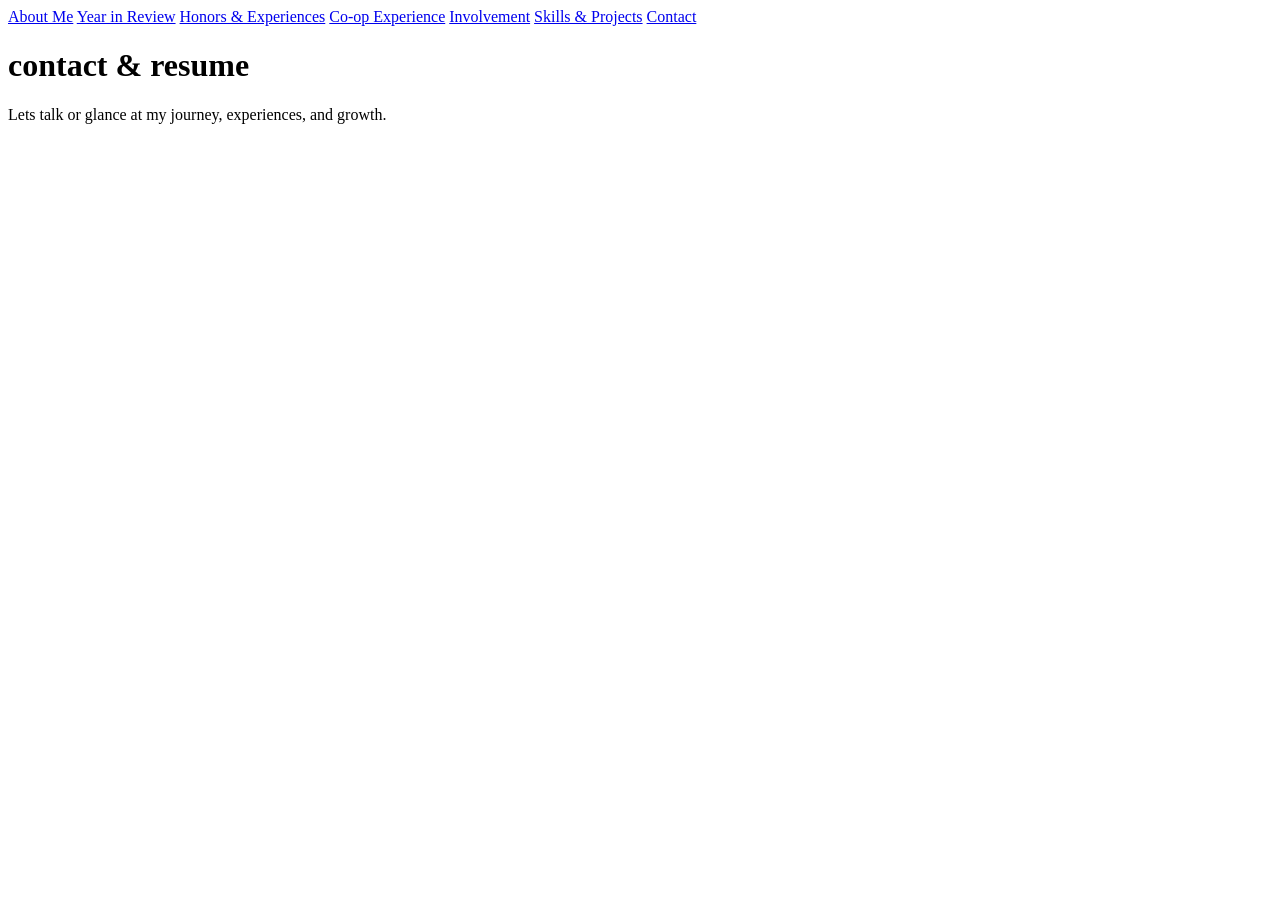
==== contact.html @ cea9e492 "Update contact.html" ====
<!DOCTYPE html>
<html lang="en">
<head>
    <meta charset="UTF-8">
    <meta name="viewport" content="width=device-width, initial-scale=1.0">
    <title>Year in Review | Riddhi</title>
    <link rel="stylesheet" href="style.css">
</head>

<body>

    <nav>
        <a href="home.html">About Me</a>
        <a href="year-in-review.html">Year in Review</a>
        <a href="honors.html">Honors & Experiences</a>
        <a href="coop.html">Co-op Experience</a>
        <a href="involvement.html">Involvement</a>
        <a href="projects.html">Skills & Projects</a>
        <a href="contact.html">Contact</a>
    </nav>

    <main>
        <h1>contact & resume</h1>
        <p>Lets talk or glance at my journey, experiences, and growth.</p>
    </main>

</body>
</html>
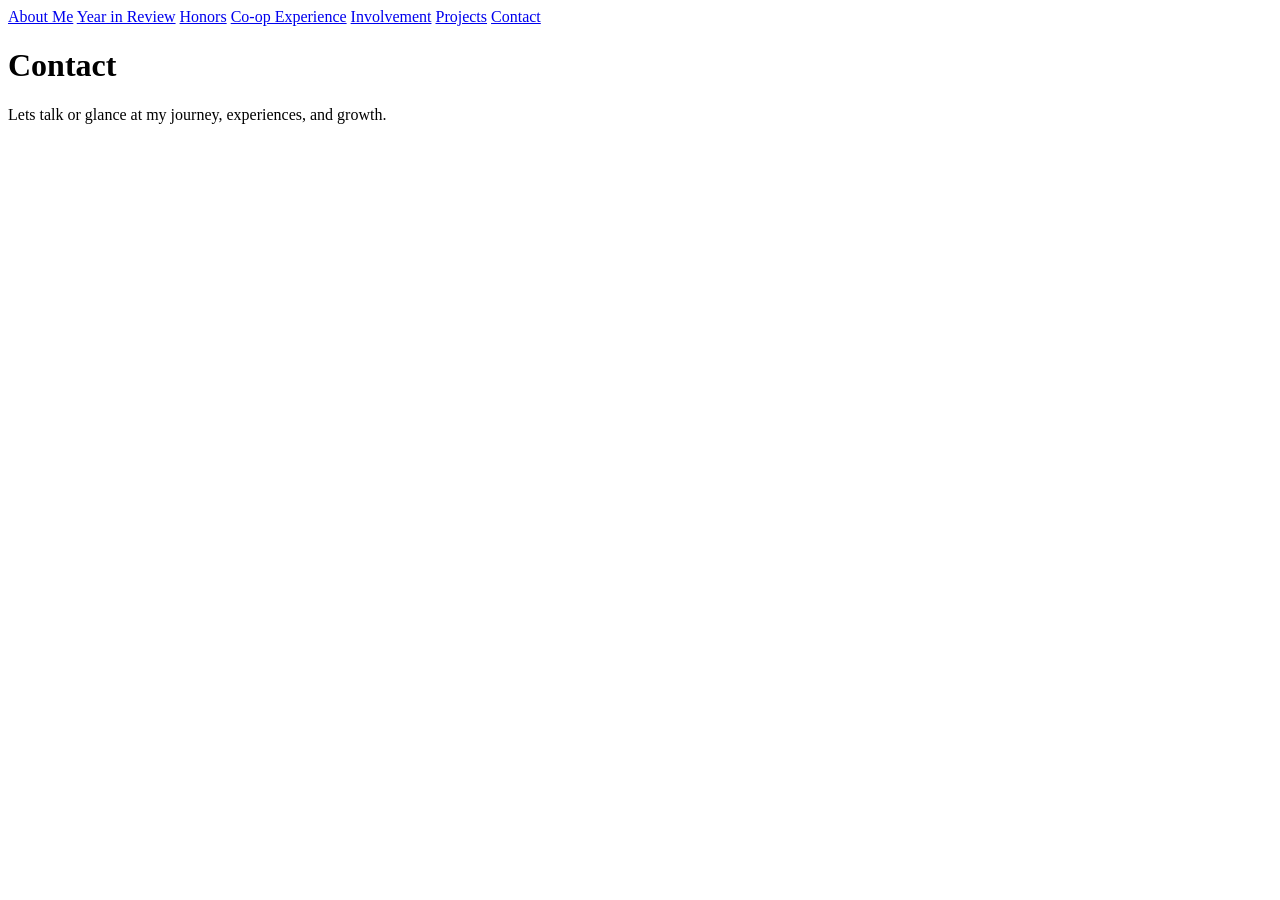
==== commit 77170c37: "Update contact.html" ====
--- a/contact.html
+++ b/contact.html
@@ -3,7 +3,7 @@
 <head>
     <meta charset="UTF-8">
     <meta name="viewport" content="width=device-width, initial-scale=1.0">
-    <title>Year in Review | Riddhi</title>
+    <title>Contact | Riddhi</title>
     <link rel="stylesheet" href="style.css">
 </head>
 
@@ -12,15 +12,15 @@
     <nav>
         <a href="home.html">About Me</a>
         <a href="year-in-review.html">Year in Review</a>
-        <a href="honors.html">Honors & Experiences</a>
+        <a href="honors.html">Honors</a>
         <a href="coop.html">Co-op Experience</a>
         <a href="involvement.html">Involvement</a>
-        <a href="projects.html">Skills & Projects</a>
+        <a href="projects.html">Projects</a>
         <a href="contact.html">Contact</a>
     </nav>
 
     <main>
-        <h1>contact & resume</h1>
+        <h1>Contact</h1>
         <p>Lets talk or glance at my journey, experiences, and growth.</p>
     </main>
 
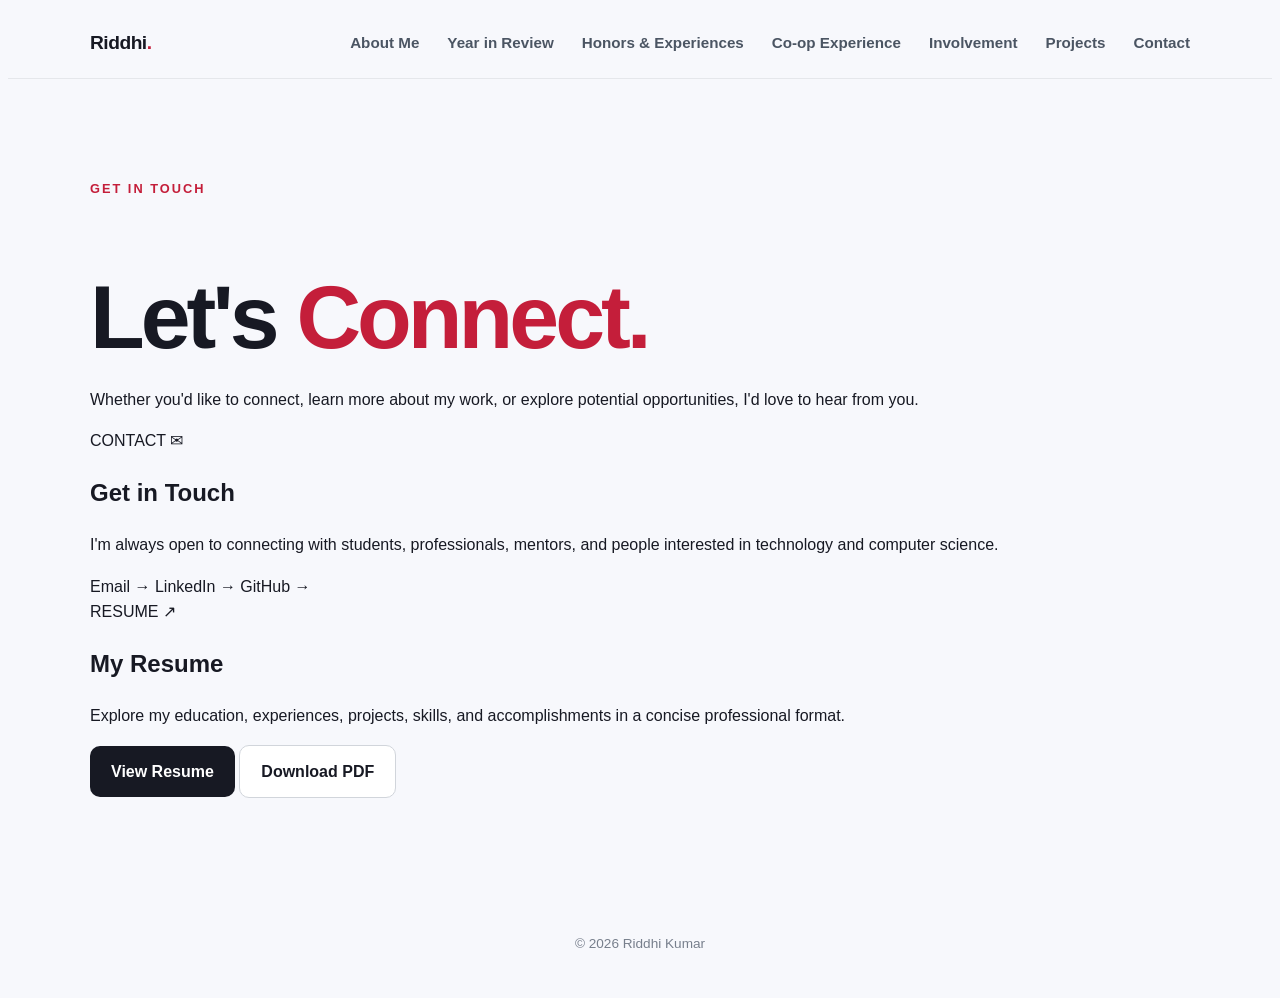
==== commit a51871d7: "Update contact.html" ====
--- a/contact.html
+++ b/contact.html
@@ -1,28 +1,178 @@
 <!DOCTYPE html>
 <html lang="en">
+
 <head>
     <meta charset="UTF-8">
     <meta name="viewport" content="width=device-width, initial-scale=1.0">
+
     <title>Contact | Riddhi</title>
-    <link rel="stylesheet" href="style.css">
+
+    <link rel="stylesheet" href="css/style.css">
 </head>
 
 <body>
 
+    <!-- NAVIGATION -->
     <nav>
-        <a href="home.html">About Me</a>
-        <a href="year-in-review.html">Year in Review</a>
-        <a href="honors.html">Honors</a>
-        <a href="coop.html">Co-op Experience</a>
-        <a href="involvement.html">Involvement</a>
-        <a href="projects.html">Projects</a>
-        <a href="contact.html">Contact</a>
+        <div class="container nav-container">
+
+            <div class="logo">
+                Riddhi<span>.</span>
+            </div>
+
+            <div class="nav-links">
+                <a href="index.html">About Me</a>
+                <a href="year-in-review.html">Year in Review</a>
+                <a href="honors.html">Honors & Experiences</a>
+                <a href="coop.html">Co-op Experience</a>
+                <a href="involvement.html">Involvement</a>
+                <a href="projects.html">Projects</a>
+                <a href="contact.html">Contact</a>
+            </div>
+
+        </div>
     </nav>
 
-    <main>
-        <h1>Contact</h1>
-        <p>Lets talk or glance at my journey, experiences, and growth.</p>
+
+    <!-- CONTACT & RESUME -->
+    <main class="contact-page">
+
+        <section class="contact-hero">
+
+            <div class="container">
+
+                <div class="section-label">
+                    Get In Touch
+                </div>
+
+                <h1>
+                    Let's <span>Connect.</span>
+                </h1>
+
+                <p class="contact-intro">
+                    Whether you'd like to connect, learn more about my work,
+                    or explore potential opportunities, I'd love to hear from you.
+                </p>
+
+
+                <!-- CONTACT + RESUME GRID -->
+                <div class="contact-grid">
+
+
+                    <!-- CONTACT CARD -->
+                    <div class="contact-card">
+
+                        <div class="contact-card-top">
+                            <span class="contact-card-label">
+                                CONTACT
+                            </span>
+
+                            <span class="contact-card-icon">
+                                ✉
+                            </span>
+                        </div>
+
+
+                        <div class="contact-content">
+
+                            <h2>
+                                Get in Touch
+                            </h2>
+
+                            <p>
+                                I'm always open to connecting with students,
+                                professionals, mentors, and people interested
+                                in technology and computer science.
+                            </p>
+
+
+                            <div class="contact-links">
+
+                                <a href="mailto:YOUR-EMAIL@example.com">
+                                    <span>Email</span>
+                                    <span>→</span>
+                                </a>
+
+                                <a href="https://www.linkedin.com/" target="_blank">
+                                    <span>LinkedIn</span>
+                                    <span>→</span>
+                                </a>
+
+                                <a href="https://github.com/" target="_blank">
+                                    <span>GitHub</span>
+                                    <span>→</span>
+                                </a>
+
+                            </div>
+
+                        </div>
+
+                    </div>
+
+
+                    <!-- RESUME CARD -->
+                    <div class="contact-card resume-card">
+
+                        <div class="contact-card-top">
+                            <span class="contact-card-label">
+                                RESUME
+                            </span>
+
+                            <span class="contact-card-icon">
+                                ↗
+                            </span>
+                        </div>
+
+
+                        <div class="contact-content">
+
+                            <h2>
+                                My Resume
+                            </h2>
+
+                            <p>
+                                Explore my education, experiences, projects,
+                                skills, and accomplishments in a concise
+                                professional format.
+                            </p>
+
+
+                            <div class="resume-buttons">
+
+                                <a href="resume.pdf"
+                                   target="_blank"
+                                   class="button button-primary">
+                                    View Resume
+                                </a>
+
+                                <a href="resume.pdf"
+                                   download
+                                   class="button button-secondary">
+                                    Download PDF
+                                </a>
+
+                            </div>
+
+                        </div>
+
+                    </div>
+
+                </div>
+
+            </div>
+
+        </section>
+
     </main>
 
+
+    <!-- FOOTER -->
+    <footer>
+        <div class="container">
+            © 2026 Riddhi Kumar
+        </div>
+    </footer>
+
 </body>
+
 </html>
--- a/css/style.css
+++ b/css/style.css
@@ -0,0 +1,1900 @@
+```css
+/* =========================
+   GLOBAL
+========================= */
+
+* {
+  margin: 0;
+  padding: 0;
+  box-sizing: border-box;
+}
+
+html {
+  scroll-behavior: smooth;
+}
+
+body {
+  font-family: Inter, -apple-system, BlinkMacSystemFont, "Segoe UI", sans-serif;
+  background: #f7f8fc;
+  color: #171923;
+  line-height: 1.6;
+}
+
+a {
+  color: inherit;
+  text-decoration: none;
+}
+
+.container {
+  width: min(1100px, 90%);
+  margin: auto;
+}
+
+
+/* =========================
+   NAVIGATION
+========================= */
+
+nav {
+  position: sticky;
+  top: 0;
+  z-index: 1000;
+
+  background: rgba(247, 248, 252, 0.92);
+  backdrop-filter: blur(12px);
+
+  border-bottom: 1px solid #e5e7eb;
+}
+
+.nav-container {
+  min-height: 70px;
+
+  display: flex;
+  justify-content: space-between;
+  align-items: center;
+}
+
+.logo {
+  font-size: 1.2rem;
+  font-weight: 800;
+  letter-spacing: -0.5px;
+}
+
+.logo span {
+  color: #c41e3a;
+}
+
+.nav-links {
+  display: flex;
+  align-items: center;
+  gap: 28px;
+
+  list-style: none;
+
+  font-size: 0.95rem;
+  font-weight: 600;
+}
+
+.nav-links a {
+  color: #4b5563;
+  transition: 0.2s ease;
+}
+
+.nav-links a:hover {
+  color: #c41e3a;
+}
+
+
+/* =========================
+   HERO
+========================= */
+
+.hero {
+  min-height: 88vh;
+
+  display: flex;
+  align-items: center;
+
+  padding: 80px 0;
+}
+
+.hero-grid {
+  display: grid;
+
+  /* Text on left, card on right */
+  grid-template-columns: 1.3fr 0.7fr;
+
+  gap: 70px;
+  align-items: center;
+}
+
+.eyebrow {
+  display: inline-block;
+
+  padding: 7px 13px;
+
+  border-radius: 999px;
+
+  background: #fff0f2;
+  color: #a3162d;
+
+  font-size: 0.85rem;
+  font-weight: 700;
+
+  margin-bottom: 20px;
+}
+
+h1 {
+  font-size: clamp(3rem, 7vw, 5.8rem);
+
+  line-height: 0.98;
+  letter-spacing: -4px;
+
+  margin-bottom: 25px;
+}
+
+h1 span {
+  color: #c41e3a;
+}
+
+.hero-description {
+  max-width: 650px;
+
+  font-size: 1.15rem;
+
+  color: #5b6472;
+
+  margin-bottom: 30px;
+}
+
+.buttons {
+  display: flex;
+  flex-wrap: wrap;
+  gap: 14px;
+}
+
+.button {
+  display: inline-block;
+
+  padding: 13px 21px;
+
+  border-radius: 10px;
+
+  font-weight: 700;
+
+  transition: 0.2s ease;
+}
+
+.button-primary {
+  background: #171923;
+  color: white;
+}
+
+.button-primary:hover {
+  transform: translateY(-2px);
+  background: #c41e3a;
+}
+
+.button-secondary {
+  border: 1px solid #d1d5db;
+  background: white;
+}
+
+.button-secondary:hover {
+  transform: translateY(-2px);
+  border-color: #c41e3a;
+}
+
+
+/* =========================
+   HERO CARD
+========================= */
+
+.hero-card {
+  background: white;
+
+  border: 1px solid #e5e7eb;
+  border-radius: 24px;
+
+  padding: 30px;
+
+  box-shadow: 0 20px 60px rgba(20, 20, 40, 0.08);
+}
+
+.hero-card-top {
+  display: flex;
+  align-items: center;
+
+  gap: 15px;
+
+  margin-bottom: 25px;
+}
+
+.avatar {
+  width: 60px;
+  height: 60px;
+
+  border-radius: 18px;
+
+  background: #c41e3a;
+  color: white;
+
+  display: grid;
+  place-items: center;
+
+  font-size: 1.3rem;
+  font-weight: 800;
+}
+
+.hero-card h3 {
+  font-size: 1.05rem;
+}
+
+.hero-card p {
+  color: #6b7280;
+  font-size: 0.9rem;
+}
+
+.interest {
+  padding: 13px 0;
+
+  border-top: 1px solid #eee;
+
+  color: #4b5563;
+}
+
+
+/* =========================
+   GENERAL SECTIONS
+========================= */
+
+section {
+  padding: 100px 0;
+}
+
+.section-label {
+  color: #c41e3a;
+
+  font-size: 0.8rem;
+  font-weight: 800;
+
+  text-transform: uppercase;
+  letter-spacing: 2px;
+
+  margin-bottom: 10px;
+}
+
+.section-title {
+  font-size: 2.5rem;
+
+  letter-spacing: -1.5px;
+
+  margin-bottom: 15px;
+}
+
+.section-intro {
+  color: #68707d;
+
+  max-width: 700px;
+
+  margin-bottom: 45px;
+}
+
+
+/* =========================
+   ABOUT
+========================= */
+
+.about-grid {
+  display: grid;
+
+  /* About text on left, facts on right */
+  grid-template-columns: 1fr 1fr;
+
+  gap: 60px;
+}
+
+.about-text p {
+  margin-bottom: 18px;
+
+  color: #59616e;
+}
+
+.facts {
+  display: grid;
+  gap: 15px;
+}
+
+.fact {
+  padding: 20px;
+
+  background: white;
+
+  border: 1px solid #e5e7eb;
+  border-radius: 14px;
+}
+
+.fact strong {
+  display: block;
+
+  margin-bottom: 4px;
+}
+
+.fact span {
+  color: #6b7280;
+
+  font-size: 0.93rem;
+}
+
+
+/* =========================
+   PROJECTS
+========================= */
+
+.projects {
+  display: grid;
+
+  /* FOUR PROJECTS ACROSS */
+  grid-template-columns: repeat(4, 1fr);
+
+  gap: 22px;
+}
+
+.project {
+  background: white;
+
+  border: 1px solid #e5e7eb;
+  border-radius: 18px;
+
+  padding: 25px;
+
+  transition: 0.25s ease;
+}
+
+.project:hover {
+  transform: translateY(-5px);
+
+  box-shadow: 0 15px 40px rgba(20, 20, 40, 0.08);
+}
+
+.project-number {
+  color: #c41e3a;
+
+  font-weight: 800;
+
+  margin-bottom: 20px;
+}
+
+.project h3 {
+  margin-bottom: 10px;
+}
+
+.project p {
+  color: #69717e;
+
+  font-size: 0.93rem;
+
+  margin-bottom: 20px;
+}
+
+
+/* =========================
+   PROJECT TAGS
+========================= */
+
+.tags {
+  display: flex;
+
+  flex-wrap: wrap;
+
+  gap: 7px;
+}
+
+.tag {
+  background: #f0f1f4;
+
+  padding: 5px 9px;
+
+  border-radius: 6px;
+
+  font-size: 0.75rem;
+  font-weight: 700;
+
+  color: #4b5563;
+}
+
+
+/* =========================
+   LEARNING / TIMELINE
+========================= */
+
+.timeline {
+  border-left: 2px solid #dddfe4;
+
+  padding-left: 30px;
+
+  display: grid;
+
+  gap: 35px;
+}
+
+.timeline-item {
+  position: relative;
+}
+
+.timeline-item::before {
+  content: "";
+
+  position: absolute;
+
+  left: -40px;
+  top: 5px;
+
+  width: 16px;
+  height: 16px;
+
+  border-radius: 50%;
+
+  background: #c41e3a;
+
+  border: 4px solid #f7f8fc;
+}
+
+.timeline-date {
+  color: #c41e3a;
+
+  font-size: 0.82rem;
+  font-weight: 800;
+
+  text-transform: uppercase;
+  letter-spacing: 1px;
+}
+
+.timeline-item h3 {
+  margin: 5px 0;
+}
+
+.timeline-item p {
+  color: #68707d;
+}
+
+
+/* =========================
+   SKILLS
+========================= */
+
+.skills {
+  display: grid;
+
+  /* THREE SKILLS ACROSS */
+  grid-template-columns: repeat(3, 1fr);
+
+  gap: 20px;
+}
+
+.skill-card {
+  background: white;
+
+  border: 1px solid #e5e7eb;
+  border-radius: 16px;
+
+  padding: 25px;
+}
+
+.skill-card h3 {
+  margin-bottom: 10px;
+}
+
+.skill-card p {
+  color: #68707d;
+
+  font-size: 0.92rem;
+}
+
+
+/* =========================
+   CONTACT
+========================= */
+
+.contact-box {
+  background: #171923;
+
+  color: white;
+
+  border-radius: 25px;
+
+  padding: 60px;
+
+  text-align: center;
+}
+
+.contact-box h2 {
+  font-size: 2.7rem;
+
+  margin-bottom: 15px;
+
+  letter-spacing: -1px;
+}
+
+.contact-box p {
+  color: #c7cbd3;
+
+  max-width: 600px;
+
+  margin: 0 auto 25px;
+}
+
+.contact-box .button {
+  background: white;
+
+  color: #171923;
+}
+
+
+/* =========================
+   FOOTER
+========================= */
+
+footer {
+  padding: 35px 0;
+
+  color: #777f8c;
+
+  font-size: 0.85rem;
+
+  text-align: center;
+}
+
+
+/* =========================
+   MOBILE
+========================= */
+
+@media (max-width: 1000px) {
+
+  .nav-links {
+    gap: 15px;
+    font-size: 0.85rem;
+  }
+
+  .hero-grid {
+    grid-template-columns: 1fr;
+  }
+
+  .about-grid {
+    grid-template-columns: 1fr;
+  }
+
+  .projects {
+    grid-template-columns: repeat(2, 1fr);
+  }
+
+  .skills {
+    grid-template-columns: repeat(2, 1fr);
+  }
+}
+
+
+@media (max-width: 650px) {
+
+  .nav-container {
+    flex-direction: column;
+
+    padding: 18px 0;
+
+    gap: 15px;
+  }
+
+  .nav-links {
+    flex-wrap: wrap;
+
+    justify-content: center;
+
+    gap: 12px;
+  }
+
+  .hero {
+    padding: 60px 0;
+  }
+
+  h1 {
+    font-size: 3rem;
+
+    letter-spacing: -2px;
+  }
+
+  .projects {
+    grid-template-columns: 1fr;
+  }
+
+  .skills {
+    grid-template-columns: 1fr;
+  }
+
+  .contact-box {
+    padding: 40px 25px;
+  }
+
+  .contact-box h2 {
+    font-size: 2.2rem;
+  }
+}
+```
+/* =========================
+   YEAR IN REVIEW PAGE
+========================= */
+
+.year-review-page {
+    min-height: calc(100vh - 70px);
+}
+
+.year-review-hero {
+    padding: 110px 0 120px;
+}
+
+.year-review-intro {
+    max-width: 650px;
+    color: #68707d;
+    font-size: 1.1rem;
+    margin-bottom: 55px;
+}
+
+
+/* YEAR CARD */
+
+.year-card {
+    display: block;
+
+    position: relative;
+
+    max-width: 850px;
+
+    margin: 0 auto;
+
+    padding: 45px;
+
+    background: white;
+
+    border: 1px solid #e5e7eb;
+
+    border-radius: 24px;
+
+    box-shadow: 0 20px 60px rgba(20, 20, 40, 0.07);
+
+    transition:
+        transform 0.3s ease,
+        box-shadow 0.3s ease,
+        border-color 0.3s ease;
+}
+
+
+/* Card hover */
+
+.year-card:hover {
+    transform: translateY(-8px);
+
+    border-color: #c41e3a;
+
+    box-shadow: 0 30px 80px rgba(20, 20, 40, 0.12);
+}
+
+
+/* TOP OF CARD */
+
+.year-card-top {
+    display: flex;
+
+    justify-content: space-between;
+
+    align-items: center;
+
+    margin-bottom: 55px;
+}
+
+.year-card-label {
+    font-size: 0.75rem;
+
+    font-weight: 800;
+
+    letter-spacing: 2px;
+
+    color: #c41e3a;
+}
+
+.year-card-arrow {
+    width: 45px;
+    height: 45px;
+
+    display: grid;
+
+    place-items: center;
+
+    border-radius: 50%;
+
+    background: #f7f8fc;
+
+    font-size: 1.3rem;
+
+    transition: 0.3s ease;
+}
+
+.year-card:hover .year-card-arrow {
+    background: #c41e3a;
+
+    color: white;
+
+    transform: rotate(5deg);
+}
+
+
+/* YEAR NUMBER */
+
+.year-number {
+    font-size: 1rem;
+
+    font-weight: 700;
+
+    color: #68707d;
+
+    margin-bottom: 5px;
+}
+
+
+/* YEAR TITLE */
+
+.year-card h2 {
+    font-size: clamp(3rem, 7vw, 5rem);
+
+    line-height: 1;
+
+    letter-spacing: -3px;
+
+    margin-bottom: 25px;
+
+    color: #171923;
+}
+
+
+/* DESCRIPTION */
+
+.year-card-description {
+    max-width: 650px;
+
+    font-size: 1.05rem;
+
+    color: #68707d;
+
+    line-height: 1.8;
+}
+
+
+/* CARD FOOTER */
+
+.year-card-footer {
+    display: flex;
+
+    justify-content: space-between;
+
+    align-items: center;
+
+    margin-top: 55px;
+
+    padding-top: 20px;
+
+    border-top: 1px solid #e5e7eb;
+
+    font-size: 0.9rem;
+
+    font-weight: 800;
+
+    color: #171923;
+}
+
+.year-card-footer .arrow {
+    color: #c41e3a;
+
+    font-size: 1.3rem;
+
+    transition: transform 0.3s ease;
+}
+
+.year-card:hover .year-card-footer .arrow {
+    transform: translateX(6px);
+}
+
+
+/* MOBILE */
+
+@media (max-width: 650px) {
+
+    .year-review-hero {
+        padding: 70px 0 80px;
+    }
+
+    .year-card {
+        padding: 30px;
+    }
+
+    .year-card-top {
+        margin-bottom: 40px;
+    }
+
+    .year-card h2 {
+        font-size: 3.2rem;
+
+        letter-spacing: -2px;
+    }
+
+    .year-card-footer {
+        margin-top: 40px;
+    }
+}
+/* =========================
+   PROJECTS PAGE
+========================= */
+
+.projects-page {
+    min-height: calc(100vh - 70px);
+}
+
+.projects-hero {
+    padding: 110px 0 120px;
+}
+
+.projects-intro {
+    max-width: 700px;
+    color: #68707d;
+    font-size: 1.1rem;
+    line-height: 1.8;
+    margin-bottom: 60px;
+}
+
+
+/* PROJECT GRID */
+
+.project-grid {
+    display: grid;
+    grid-template-columns: repeat(2, 1fr);
+    gap: 28px;
+}
+
+
+/* PROJECT CARD */
+
+.project-card {
+    display: flex;
+    flex-direction: column;
+
+    min-height: 430px;
+
+    padding: 35px;
+
+    background: white;
+
+    border: 1px solid #e5e7eb;
+
+    border-radius: 22px;
+
+    box-shadow: 0 15px 45px rgba(20, 20, 40, 0.05);
+
+    text-decoration: none;
+
+    transition:
+        transform 0.3s ease,
+        box-shadow 0.3s ease,
+        border-color 0.3s ease;
+}
+
+.project-card:hover {
+    transform: translateY(-8px);
+
+    border-color: #c41e3a;
+
+    box-shadow: 0 25px 65px rgba(20, 20, 40, 0.11);
+}
+
+
+/* CARD TOP */
+
+.project-card-top {
+    display: flex;
+
+    justify-content: space-between;
+
+    align-items: center;
+
+    margin-bottom: 55px;
+}
+
+.project-number {
+    font-size: 0.9rem;
+
+    font-weight: 800;
+
+    color: #9aa0aa;
+}
+
+.project-arrow {
+    width: 44px;
+    height: 44px;
+
+    display: grid;
+
+    place-items: center;
+
+    border-radius: 50%;
+
+    background: #f7f8fc;
+
+    color: #171923;
+
+    font-size: 1.2rem;
+
+    transition: 0.3s ease;
+}
+
+.project-card:hover .project-arrow {
+    background: #c41e3a;
+
+    color: white;
+
+    transform: rotate(5deg);
+}
+
+
+/* CONTENT */
+
+.project-card-content {
+    flex: 1;
+}
+
+.project-category {
+    margin-bottom: 12px;
+
+    font-size: 0.72rem;
+
+    font-weight: 800;
+
+    letter-spacing: 1.8px;
+
+    color: #c41e3a;
+}
+
+.project-card h2 {
+    margin-bottom: 18px;
+
+    font-size: 2rem;
+
+    letter-spacing: -1px;
+
+    color: #171923;
+}
+
+.project-card-content > p:last-child {
+    max-width: 500px;
+
+    color: #68707d;
+
+    line-height: 1.7;
+
+    font-size: 0.98rem;
+}
+
+
+/* CARD FOOTER */
+
+.project-card-footer {
+    display: flex;
+
+    justify-content: space-between;
+
+    align-items: center;
+
+    padding-top: 22px;
+
+    margin-top: 35px;
+
+    border-top: 1px solid #e5e7eb;
+
+    color: #171923;
+
+    font-size: 0.9rem;
+
+    font-weight: 800;
+}
+
+.project-card-footer span:last-child {
+    color: #c41e3a;
+
+    font-size: 1.25rem;
+
+    transition: transform 0.3s ease;
+}
+
+.project-card:hover .project-card-footer span:last-child {
+    transform: translateX(6px);
+}
+
+
+/* MOBILE */
+
+@media (max-width: 800px) {
+
+    .projects-hero {
+        padding: 75px 0 90px;
+    }
+
+    .project-grid {
+        grid-template-columns: 1fr;
+    }
+
+    .project-card {
+        min-height: 390px;
+    }
+
+}
+
+
+@media (max-width: 650px) {
+
+    .project-card {
+        padding: 28px;
+
+        min-height: 360px;
+    }
+
+    .project-card-top {
+        margin-bottom: 40px;
+    }
+
+    .project-card h2 {
+        font-size: 1.7rem;
+    }
+
+}
+/* =========================
+   INVOLVEMENT PAGE
+========================= */
+
+.involvement-page {
+    min-height: calc(100vh - 70px);
+}
+
+.involvement-hero {
+    padding: 110px 0 120px;
+}
+
+.involvement-intro {
+    max-width: 700px;
+    color: #68707d;
+    font-size: 1.1rem;
+    line-height: 1.8;
+    margin-bottom: 60px;
+}
+
+
+/* INVOLVEMENT GRID */
+
+.involvement-grid {
+    display: grid;
+    grid-template-columns: repeat(2, 1fr);
+    gap: 28px;
+}
+
+
+/* CARD */
+
+.involvement-card {
+    display: flex;
+    flex-direction: column;
+
+    min-height: 430px;
+
+    padding: 35px;
+
+    background: white;
+
+    border: 1px solid #e5e7eb;
+
+    border-radius: 22px;
+
+    box-shadow: 0 15px 45px rgba(20, 20, 40, 0.05);
+
+    text-decoration: none;
+
+    transition:
+        transform 0.3s ease,
+        box-shadow 0.3s ease,
+        border-color 0.3s ease;
+}
+
+.involvement-card:hover {
+    transform: translateY(-8px);
+
+    border-color: #c41e3a;
+
+    box-shadow: 0 25px 65px rgba(20, 20, 40, 0.11);
+}
+
+
+/* CARD TOP */
+
+.involvement-card-top {
+    display: flex;
+
+    justify-content: space-between;
+
+    align-items: center;
+
+    margin-bottom: 55px;
+}
+
+.involvement-number {
+    font-size: 0.9rem;
+
+    font-weight: 800;
+
+    color: #9aa0aa;
+}
+
+.involvement-arrow {
+    width: 44px;
+    height: 44px;
+
+    display: grid;
+
+    place-items: center;
+
+    border-radius: 50%;
+
+    background: #f7f8fc;
+
+    color: #171923;
+
+    font-size: 1.2rem;
+
+    transition: 0.3s ease;
+}
+
+.involvement-card:hover .involvement-arrow {
+    background: #c41e3a;
+
+    color: white;
+
+    transform: rotate(5deg);
+}
+
+
+/* CONTENT */
+
+.involvement-card-content {
+    flex: 1;
+}
+
+.involvement-category {
+    margin-bottom: 12px;
+
+    font-size: 0.72rem;
+
+    font-weight: 800;
+
+    letter-spacing: 1.8px;
+
+    color: #c41e3a;
+}
+
+.involvement-card h2 {
+    margin-bottom: 18px;
+
+    font-size: 2rem;
+
+    letter-spacing: -1px;
+
+    color: #171923;
+}
+
+.involvement-card-content > p:last-child {
+    max-width: 500px;
+
+    color: #68707d;
+
+    line-height: 1.7;
+
+    font-size: 0.98rem;
+}
+
+
+/* FOOTER */
+
+.involvement-card-footer {
+    display: flex;
+
+    justify-content: space-between;
+
+    align-items: center;
+
+    padding-top: 22px;
+
+    margin-top: 35px;
+
+    border-top: 1px solid #e5e7eb;
+
+    color: #171923;
+
+    font-size: 0.9rem;
+
+    font-weight: 800;
+}
+
+.involvement-card-footer span:last-child {
+    color: #c41e3a;
+
+    font-size: 1.25rem;
+
+    transition: transform 0.3s ease;
+}
+
+.involvement-card:hover .involvement-card-footer span:last-child {
+    transform: translateX(6px);
+}
+
+
+/* MOBILE */
+
+@media (max-width: 800px) {
+
+    .involvement-hero {
+        padding: 75px 0 90px;
+    }
+
+    .involvement-grid {
+        grid-template-columns: 1fr;
+    }
+
+    .involvement-card {
+        min-height: 390px;
+    }
+
+}
+
+@media (max-width: 650px) {
+
+    .involvement-card {
+        padding: 28px;
+        min-height: 360px;
+    }
+
+    .involvement-card-top {
+        margin-bottom: 40px;
+    }
+
+    .involvement-card h2 {
+        font-size: 1.7rem;
+    }
+
+}
+/* =========================
+   HONORS & EXPERIENCES PAGE
+========================= */
+
+.honors-page {
+    min-height: calc(100vh - 70px);
+}
+
+.honors-hero {
+    padding: 110px 0 120px;
+}
+
+.honors-intro {
+    max-width: 700px;
+    color: #68707d;
+    font-size: 1.1rem;
+    line-height: 1.8;
+    margin-bottom: 60px;
+}
+
+
+/* HONORS GRID */
+
+.honors-grid {
+    display: grid;
+    grid-template-columns: repeat(2, 1fr);
+    gap: 28px;
+}
+
+
+/* CARD */
+
+.honors-card {
+    display: flex;
+    flex-direction: column;
+
+    min-height: 430px;
+
+    padding: 35px;
+
+    background: white;
+
+    border: 1px solid #e5e7eb;
+
+    border-radius: 22px;
+
+    box-shadow: 0 15px 45px rgba(20, 20, 40, 0.05);
+
+    text-decoration: none;
+
+    transition:
+        transform 0.3s ease,
+        box-shadow 0.3s ease,
+        border-color 0.3s ease;
+}
+
+.honors-card:hover {
+    transform: translateY(-8px);
+
+    border-color: #c41e3a;
+
+    box-shadow: 0 25px 65px rgba(20, 20, 40, 0.11);
+}
+
+
+/* CARD TOP */
+
+.honors-card-top {
+    display: flex;
+
+    justify-content: space-between;
+
+    align-items: center;
+
+    margin-bottom: 55px;
+}
+
+.honors-number {
+    font-size: 0.9rem;
+
+    font-weight: 800;
+
+    color: #9aa0aa;
+}
+
+.honors-arrow {
+    width: 44px;
+    height: 44px;
+
+    display: grid;
+
+    place-items: center;
+
+    border-radius: 50%;
+
+    background: #f7f8fc;
+
+    color: #171923;
+
+    font-size: 1.2rem;
+
+    transition: 0.3s ease;
+}
+
+.honors-card:hover .honors-arrow {
+    background: #c41e3a;
+
+    color: white;
+
+    transform: rotate(5deg);
+}
+
+
+/* CONTENT */
+
+.honors-card-content {
+    flex: 1;
+}
+
+.honors-category {
+    margin-bottom: 12px;
+
+    font-size: 0.72rem;
+
+    font-weight: 800;
+
+    letter-spacing: 1.8px;
+
+    color: #c41e3a;
+}
+
+.honors-card h2 {
+    margin-bottom: 18px;
+
+    font-size: 2rem;
+
+    letter-spacing: -1px;
+
+    color: #171923;
+}
+
+.honors-card-content > p:last-child {
+    max-width: 500px;
+
+    color: #68707d;
+
+    line-height: 1.7;
+
+    font-size: 0.98rem;
+}
+
+
+/* FOOTER */
+
+.honors-card-footer {
+    display: flex;
+
+    justify-content: space-between;
+
+    align-items: center;
+
+    padding-top: 22px;
+
+    margin-top: 35px;
+
+    border-top: 1px solid #e5e7eb;
+
+    color: #171923;
+
+    font-size: 0.9rem;
+
+    font-weight: 800;
+}
+
+.honors-card-footer span:last-child {
+    color: #c41e3a;
+
+    font-size: 1.25rem;
+
+    transition: transform 0.3s ease;
+}
+
+.honors-card:hover .honors-card-footer span:last-child {
+    transform: translateX(6px);
+}
+
+
+/* MOBILE */
+
+@media (max-width: 800px) {
+
+    .honors-hero {
+        padding: 75px 0 90px;
+    }
+
+    .honors-grid {
+        grid-template-columns: 1fr;
+    }
+
+    .honors-card {
+        min-height: 390px;
+    }
+
+}
+
+@media (max-width: 650px) {
+
+    .honors-card {
+        padding: 28px;
+        min-height: 360px;
+    }
+
+    .honors-card-top {
+        margin-bottom: 40px;
+    }
+
+    .honors-card h2 {
+        font-size: 1.7rem;
+    }
+
+}
+/* =========================
+   CO-OP EXPERIENCE PAGE
+========================= */
+
+.coop-page {
+    min-height: calc(100vh - 70px);
+}
+
+.coop-hero {
+    padding: 110px 0 120px;
+}
+
+.coop-intro {
+    max-width: 700px;
+    color: #68707d;
+    font-size: 1.1rem;
+    line-height: 1.8;
+    margin-bottom: 60px;
+}
+
+
+/* CO-OP GRID */
+
+.coop-grid {
+    display: grid;
+    grid-template-columns: repeat(3, 1fr);
+    gap: 28px;
+}
+
+
+/* CARD */
+
+.coop-card {
+    display: flex;
+    flex-direction: column;
+
+    min-height: 430px;
+
+    padding: 35px;
+
+    background: white;
+
+    border: 1px solid #e5e7eb;
+
+    border-radius: 22px;
+
+    box-shadow: 0 15px 45px rgba(20, 20, 40, 0.05);
+
+    text-decoration: none;
+
+    transition:
+        transform 0.3s ease,
+        box-shadow 0.3s ease,
+        border-color 0.3s ease;
+}
+
+.coop-card:hover {
+    transform: translateY(-8px);
+
+    border-color: #c41e3a;
+
+    box-shadow: 0 25px 65px rgba(20, 20, 40, 0.11);
+}
+
+
+/* TOP */
+
+.coop-card-top {
+    display: flex;
+
+    justify-content: space-between;
+
+    align-items: center;
+
+    margin-bottom: 55px;
+}
+
+.coop-number {
+    font-size: 0.9rem;
+
+    font-weight: 800;
+
+    color: #9aa0aa;
+}
+
+.coop-arrow {
+    width: 44px;
+    height: 44px;
+
+    display: grid;
+
+    place-items: center;
+
+    border-radius: 50%;
+
+    background: #f7f8fc;
+
+    color: #171923;
+
+    font-size: 1.2rem;
+
+    transition: 0.3s ease;
+}
+
+.coop-card:hover .coop-arrow {
+    background: #c41e3a;
+
+    color: white;
+
+    transform: rotate(5deg);
+}
+
+
+/* CONTENT */
+
+.coop-card-content {
+    flex: 1;
+}
+
+.coop-category {
+    margin-bottom: 12px;
+
+    font-size: 0.72rem;
+
+    font-weight: 800;
+
+    letter-spacing: 1.8px;
+
+    color: #c41e3a;
+}
+
+.coop-card h2 {
+    margin-bottom: 18px;
+
+    font-size: 2rem;
+
+    letter-spacing: -1px;
+
+    color: #171923;
+}
+
+.coop-card-content > p:last-child {
+    color: #68707d;
+
+    line-height: 1.7;
+
+    font-size: 0.98rem;
+}
+
+
+/* FOOTER */
+
+.coop-card-footer {
+    display: flex;
+
+    justify-content: space-between;
+
+    align-items: center;
+
+    padding-top: 22px;
+
+    margin-top: 35px;
+
+    border-top: 1px solid #e5e7eb;
+
+    color: #171923;
+
+    font-size: 0.9rem;
+
+    font-weight: 800;
+}
+
+.coop-card-footer span:last-child {
+    color: #c41e3a;
+
+    font-size: 1.25rem;
+
+    transition: transform 0.3s ease;
+}
+
+.coop-card:hover .coop-card-footer span:last-child {
+    transform: translateX(6px);
+}
+
+
+/* TABLET */
+
+@media (max-width: 1000px) {
+
+    .coop-grid {
+        grid-template-columns: repeat(2, 1fr);
+    }
+
+}
+
+
+/* MOBILE */
+
+@media (max-width: 700px) {
+
+    .coop-hero {
+        padding: 75px 0 90px;
+    }
+
+    .coop-grid {
+        grid-template-columns: 1fr;
+    }
+
+    .coop-card {
+        min-height: 390px;
+    }
+
+}
+
+@media (max-width: 650px) {
+
+    .coop-card {
+        padding: 28px;
+        min-height: 360px;
+    }
+
+    .coop-card-top {
+        margin-bottom: 40px;
+    }
+
+    .coop-card h2 {
+        font-size: 1.7rem;
+    }
+
+}
+/* =========================
+   YEAR IN REVIEW PAGE
+========================= */
+
+.year-review-page {
+    min-height: calc(100vh - 70px);
+}
+
+.year-review-hero {
+    padding: 110px 0 120px;
+}
+
+.year-review-intro {
+    max-width: 650px;
+    color: #68707d;
+    font-size: 1.1rem;
+    line-height: 1.7;
+    margin-bottom: 55px;
+}
+
+
+/* YEAR CARD */
+
+.year-card {
+    display: block;
+    max-width: 850px;
+    margin: 0 auto;
+
+    padding: 45px;
+
+    background: #ffffff;
+    border: 1px solid #e5e7eb;
+    border-radius: 24px;
+
+    box-shadow: 0 20px 60px rgba(20, 20, 40, 0.07);
+
+    transition: 0.3s ease;
+}
+
+.year-card:hover {
+    transform: translateY(-8px);
+    border-color: #c41e3a;
+    box-shadow: 0 30px 80px rgba(20, 20, 40, 0.12);
+}
+
+
+/* CARD TOP */
+
+.year-card-top {
+    display: flex;
+    justify-content: space-between;
+    align-items: center;
+
+    margin-bottom: 55px;
+}
+
+.year-card-label {
+    font-size: 0.75rem;
+    font-weight: 800;
+    letter-spacing: 2px;
+
+    color: #c41e3a;
+}
+
+.year-card-arrow {
+    width: 45px;
+    height: 45px;
+
+    display: grid;
+    place-items: center;
+
+    border-radius: 50%;
+
+    background: #f7f8fc;
+
+    font-size: 1.3rem;
+
+    transition: 0.3s ease;
+}
+
+.year-card:hover .year-card-arrow {
+    background: #c41e3a;
+    color: white;
+}
+
+
+/* YEAR */
+
+.year-number {
+    font-size: 1rem;
+    font-weight: 700;
+
+    color: #68707d;
+
+    margin-bottom: 5px;
+}
+
+.year-card h2 {
+    font-size: clamp(3rem, 7vw, 5rem);
+
+    line-height: 1;
+    letter-spacing: -3px;
+
+    margin-bottom: 25px;
+
+    color: #171923;
+}
+
+.year-card-description {
+    max-width: 650px;
+
+    font-size: 1.05rem;
+    line-height: 1.8;
+
+    color: #68707d;
+}
+
+
+/* CARD FOOTER */
+
+.year-card-footer {
+    display: flex;
+    justify-content: space-between;
+    align-items: center;
+
+    margin-top: 55px;
+    padding-top: 20px;
+
+    border-top: 1px solid #e5e7eb;
+
+    font-size: 0.9rem;
+    font-weight: 800;
+
+    color: #171923;
+}
+
+.year-card-footer .arrow {
+    color: #c41e3a;
+    font-size: 1.3rem;
+
+    transition: 0.3s ease;
+}
+
+.year-card:hover .year-card-footer .arrow {
+    transform: translateX(6px);
+}
+
+
+/* MOBILE */
+
+@media (max-width: 650px) {
+
+    .year-review-hero {
+        padding: 70px 0 80px;
+    }
+
+    .year-card {
+        padding: 30px;
+    }
+
+    .year-card-top {
+        margin-bottom: 40px;
+    }
+
+    .year-card h2 {
+        font-size: 3.2rem;
+        letter-spacing: -2px;
+    }
+
+    .year-card-footer {
+        margin-top: 40px;
+    }
+
+}
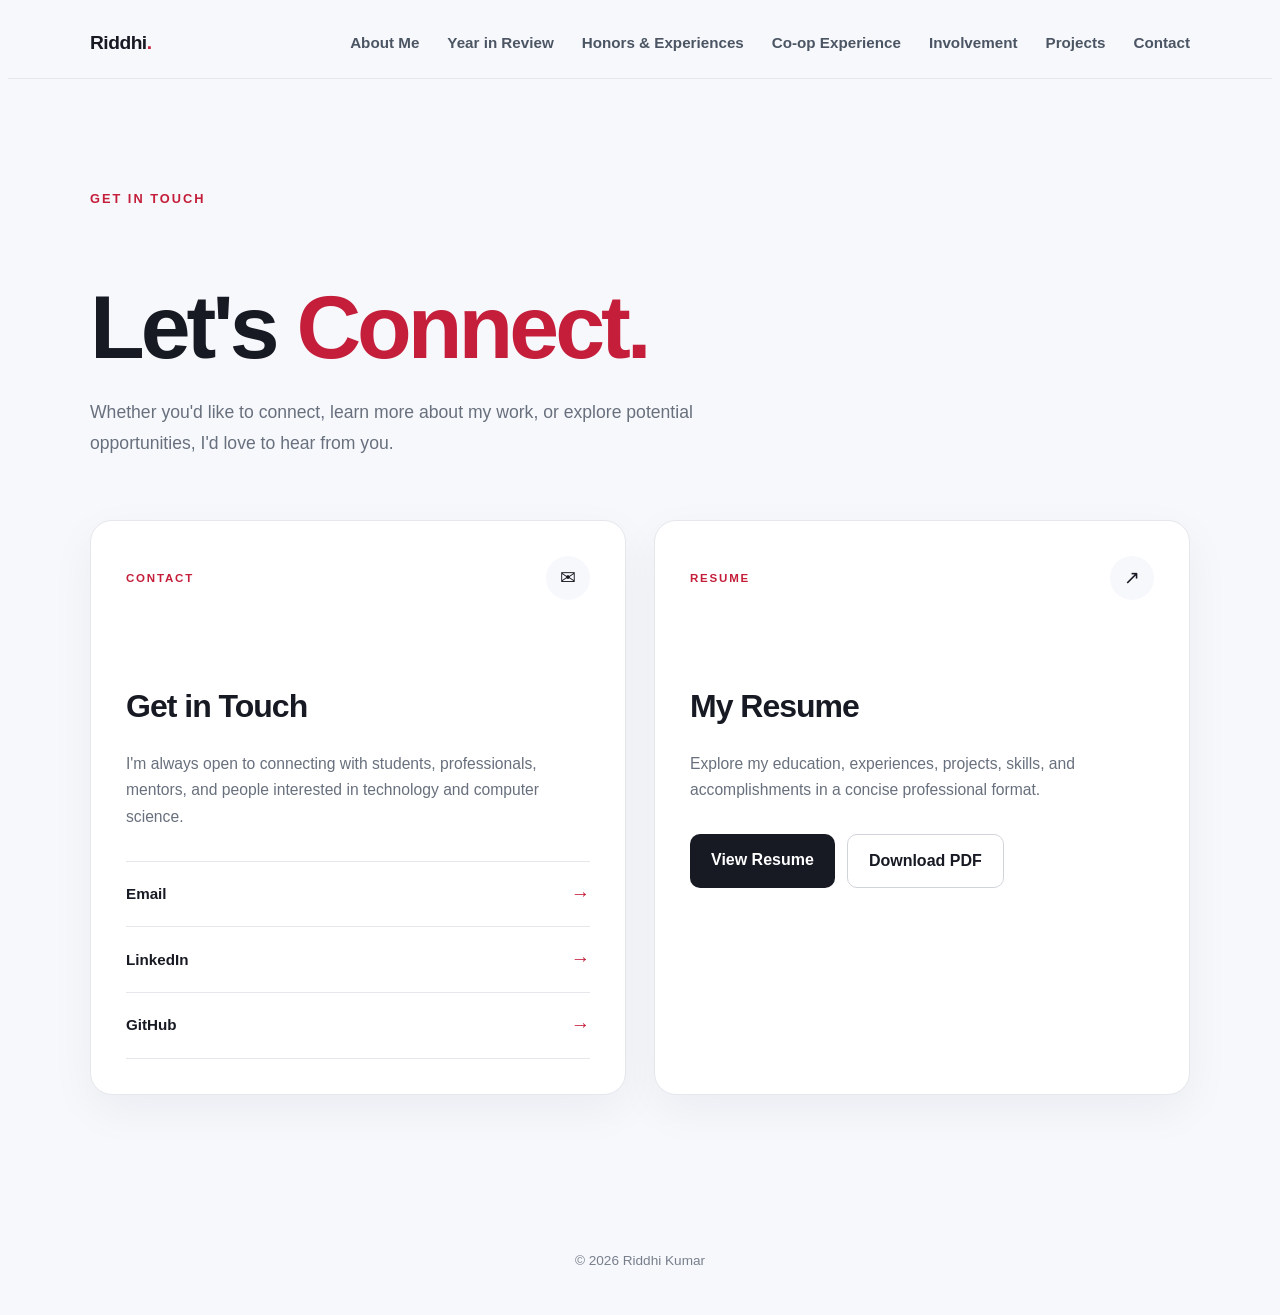
==== commit d7c37b55: "Update contact.html" ====
--- a/contact.html
+++ b/contact.html
@@ -88,17 +88,17 @@
 
                             <div class="contact-links">
 
-                                <a href="mailto:YOUR-EMAIL@example.com">
+                                <a href="mailto: kumar2rd@mail.uc.edu">
                                     <span>Email</span>
                                     <span>→</span>
                                 </a>
 
-                                <a href="https://www.linkedin.com/" target="_blank">
+                                <a href="www.linkedin.com/in/riddhi-kumar-750524325" target="_blank">
                                     <span>LinkedIn</span>
                                     <span>→</span>
                                 </a>
 
-                                <a href="https://github.com/" target="_blank">
+                                <a href="https://github.com/Riddhik-30" target="_blank">
                                     <span>GitHub</span>
                                     <span>→</span>
                                 </a>
--- a/css/style.css
+++ b/css/style.css
@@ -1898,3 +1898,254 @@
     }
 
 }
+/* =========================
+   CONTACT & RESUME PAGE
+========================= */
+
+.contact-page {
+    min-height: calc(100vh - 70px);
+}
+
+.contact-hero {
+    padding: 110px 0 120px;
+}
+
+.contact-intro {
+    max-width: 700px;
+
+    color: #68707d;
+
+    font-size: 1.1rem;
+
+    line-height: 1.8;
+
+    margin-bottom: 60px;
+}
+
+
+/* CONTACT GRID */
+
+.contact-grid {
+    display: grid;
+
+    grid-template-columns: repeat(2, 1fr);
+
+    gap: 28px;
+}
+
+
+/* CONTACT CARD */
+
+.contact-card {
+    display: flex;
+
+    flex-direction: column;
+
+    min-height: 430px;
+
+    padding: 35px;
+
+    background: white;
+
+    border: 1px solid #e5e7eb;
+
+    border-radius: 22px;
+
+    box-shadow: 0 15px 45px rgba(20, 20, 40, 0.05);
+
+    transition:
+        transform 0.3s ease,
+        box-shadow 0.3s ease,
+        border-color 0.3s ease;
+}
+
+.contact-card:hover {
+    transform: translateY(-8px);
+
+    border-color: #c41e3a;
+
+    box-shadow: 0 25px 65px rgba(20, 20, 40, 0.11);
+}
+
+
+/* CARD TOP */
+
+.contact-card-top {
+    display: flex;
+
+    justify-content: space-between;
+
+    align-items: center;
+
+    margin-bottom: 55px;
+}
+
+.contact-card-label {
+    font-size: 0.72rem;
+
+    font-weight: 800;
+
+    letter-spacing: 1.8px;
+
+    color: #c41e3a;
+}
+
+.contact-card-icon {
+    width: 44px;
+    height: 44px;
+
+    display: grid;
+
+    place-items: center;
+
+    border-radius: 50%;
+
+    background: #f7f8fc;
+
+    color: #171923;
+
+    font-size: 1.2rem;
+
+    transition: 0.3s ease;
+}
+
+.contact-card:hover .contact-card-icon {
+    background: #c41e3a;
+
+    color: white;
+}
+
+
+/* CONTENT */
+
+.contact-content {
+    flex: 1;
+}
+
+.contact-content h2 {
+    margin-bottom: 18px;
+
+    font-size: 2rem;
+
+    letter-spacing: -1px;
+
+    color: #171923;
+}
+
+.contact-content > p {
+    max-width: 500px;
+
+    color: #68707d;
+
+    line-height: 1.7;
+
+    font-size: 0.98rem;
+
+    margin-bottom: 30px;
+}
+
+
+/* CONTACT LINKS */
+
+.contact-links {
+    display: flex;
+
+    flex-direction: column;
+
+    border-top: 1px solid #e5e7eb;
+}
+
+.contact-links a {
+    display: flex;
+
+    justify-content: space-between;
+
+    align-items: center;
+
+    padding: 17px 0;
+
+    border-bottom: 1px solid #e5e7eb;
+
+    font-size: 0.95rem;
+
+    font-weight: 700;
+
+    color: #171923;
+
+    transition: 0.2s ease;
+}
+
+.contact-links a:hover {
+    color: #c41e3a;
+
+    padding-left: 5px;
+}
+
+.contact-links a span:last-child {
+    color: #c41e3a;
+
+    font-size: 1.2rem;
+}
+
+
+/* RESUME BUTTONS */
+
+.resume-buttons {
+    display: flex;
+
+    flex-wrap: wrap;
+
+    gap: 12px;
+
+    margin-top: 10px;
+}
+
+.resume-buttons .button {
+    text-align: center;
+}
+
+
+/* MOBILE */
+
+@media (max-width: 800px) {
+
+    .contact-hero {
+        padding: 75px 0 90px;
+    }
+
+    .contact-grid {
+        grid-template-columns: 1fr;
+    }
+
+    .contact-card {
+        min-height: 390px;
+    }
+
+}
+
+
+@media (max-width: 650px) {
+
+    .contact-card {
+        padding: 28px;
+
+        min-height: 360px;
+    }
+
+    .contact-card-top {
+        margin-bottom: 40px;
+    }
+
+    .contact-content h2 {
+        font-size: 1.7rem;
+    }
+
+    .resume-buttons {
+        flex-direction: column;
+    }
+
+    .resume-buttons .button {
+        width: 100%;
+    }
+
+}
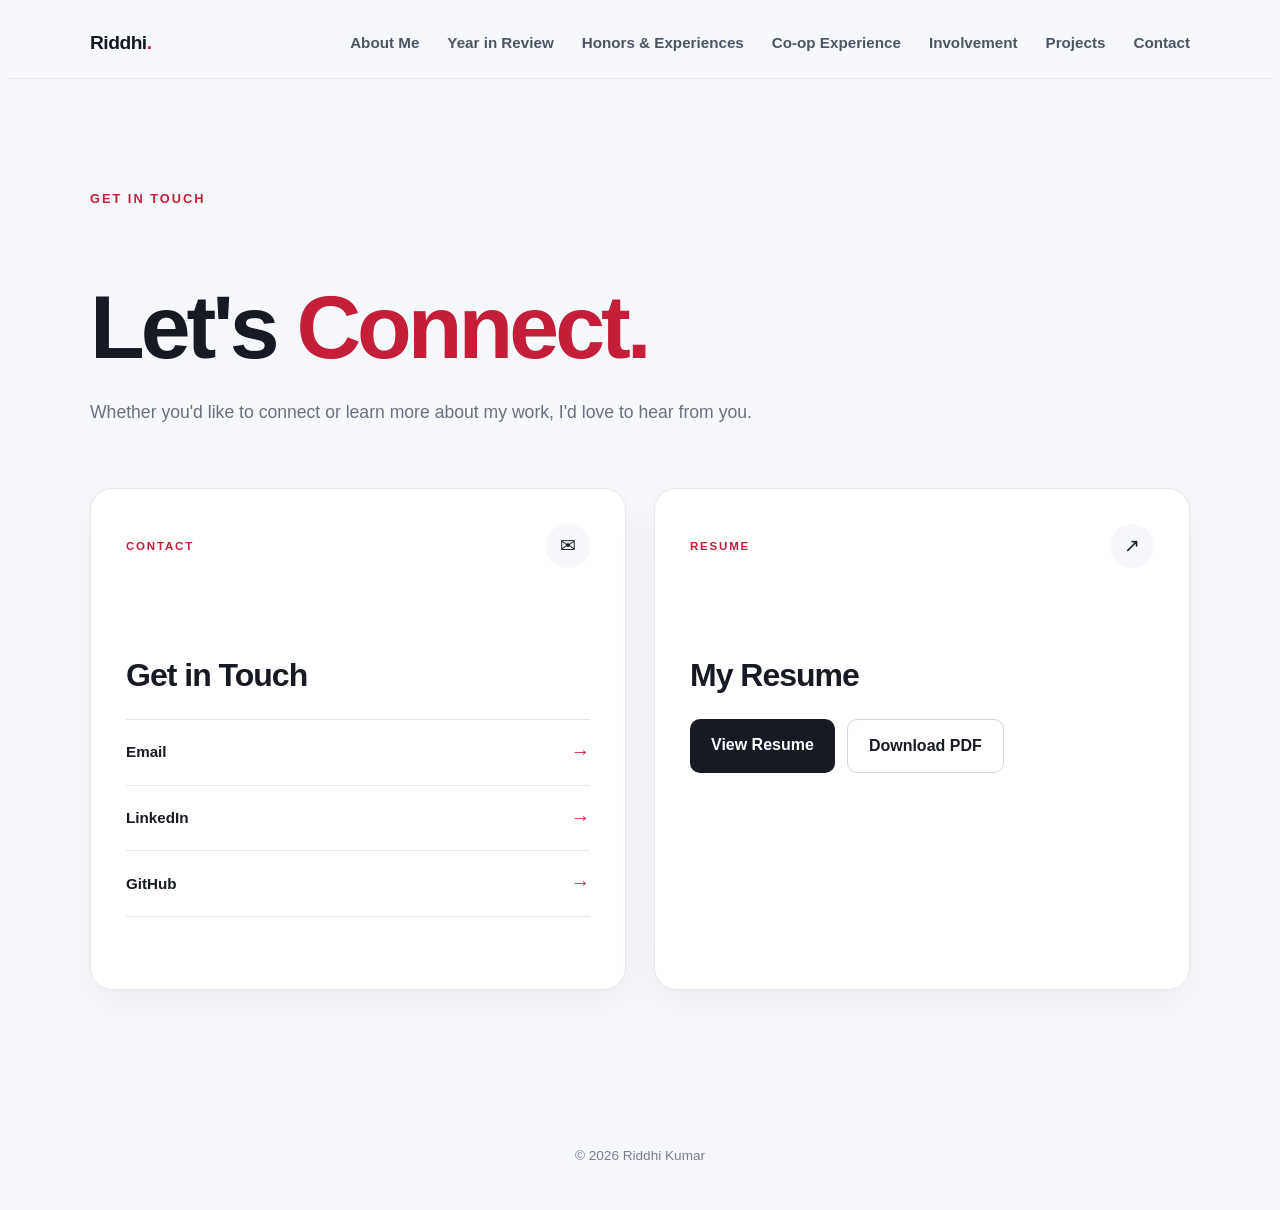
==== commit 27a1d4bd: "Update contact.html" ====
--- a/contact.html
+++ b/contact.html
@@ -50,8 +50,8 @@
                 </h1>
 
                 <p class="contact-intro">
-                    Whether you'd like to connect, learn more about my work,
-                    or explore potential opportunities, I'd love to hear from you.
+                    Whether you'd like to connect or learn more about my work,
+                    I'd love to hear from you.
                 </p>
 
 
@@ -78,13 +78,6 @@
                             <h2>
                                 Get in Touch
                             </h2>
-
-                            <p>
-                                I'm always open to connecting with students,
-                                professionals, mentors, and people interested
-                                in technology and computer science.
-                            </p>
-
 
                             <div class="contact-links">
 
@@ -130,13 +123,6 @@
                                 My Resume
                             </h2>
 
-                            <p>
-                                Explore my education, experiences, projects,
-                                skills, and accomplishments in a concise
-                                professional format.
-                            </p>
-
-
                             <div class="resume-buttons">
 
                                 <a href="resume.pdf"
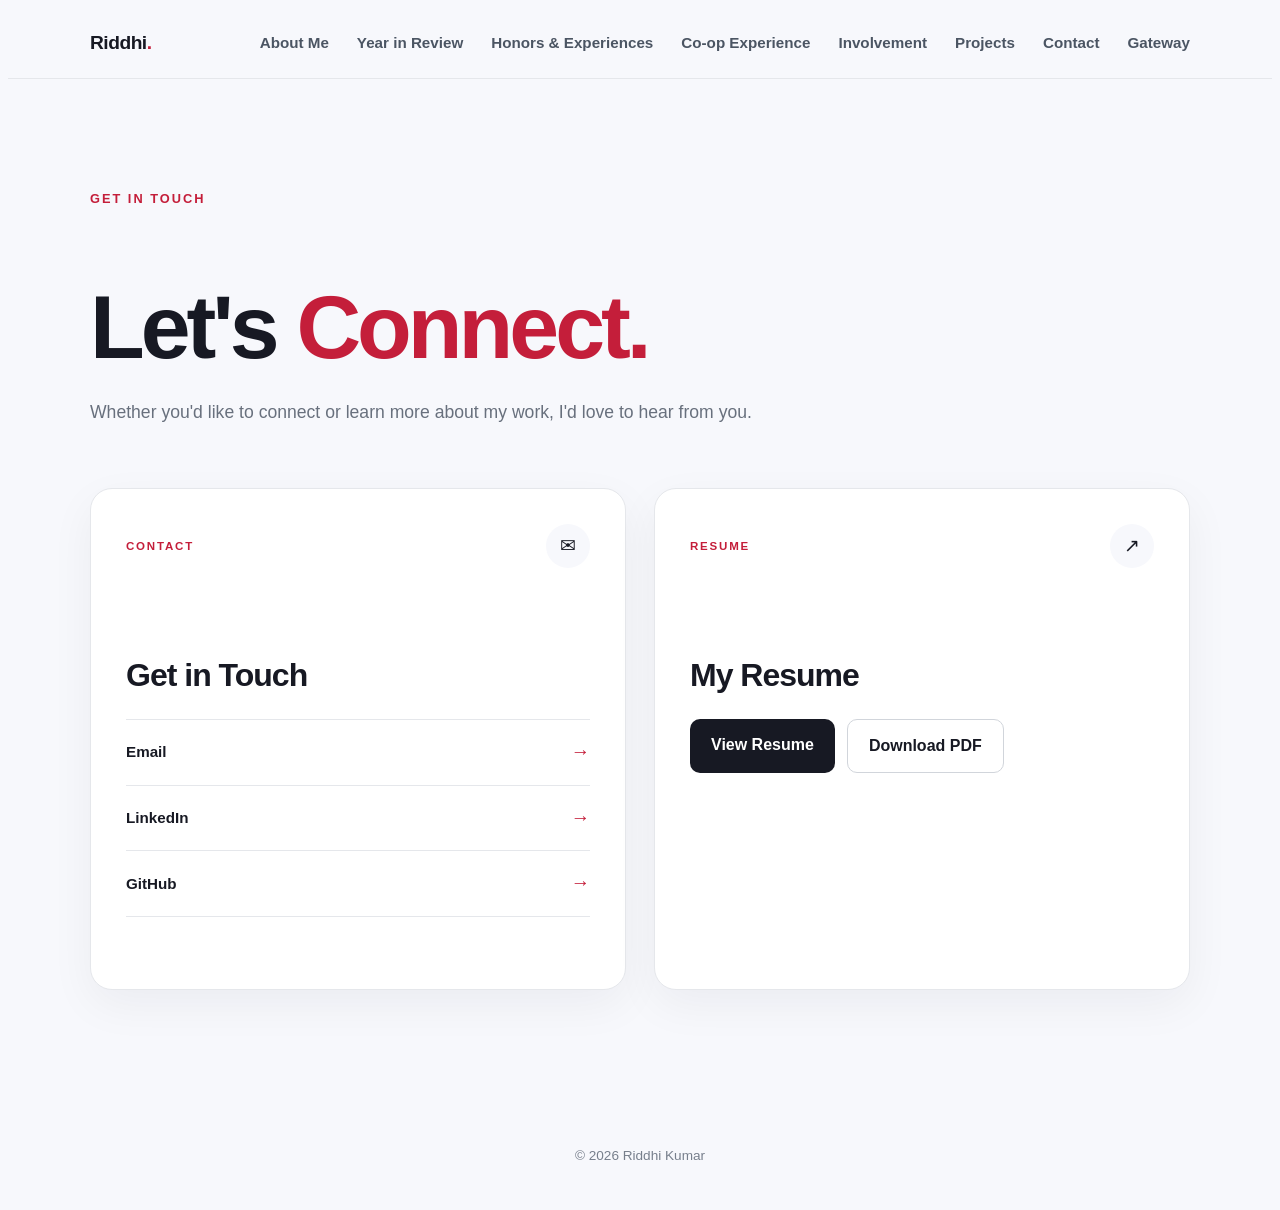
==== commit 53b9cdff: "Update contact.html" ====
--- a/contact.html
+++ b/contact.html
@@ -28,6 +28,7 @@
                 <a href="involvement.html">Involvement</a>
                 <a href="projects.html">Projects</a>
                 <a href="contact.html">Contact</a>
+                <a href="gateway.html">Gateway</a>
             </div>
 
         </div>
--- a/css/style.css
+++ b/css/style.css
@@ -1495,7 +1495,7 @@
 
 }
 /* =========================
-   CO-OP EXPERIENCE PAGE
+   CO-OP TIMELINE PAGE
 ========================= */
 
 .coop-page {
@@ -1503,7 +1503,7 @@
 }
 
 .coop-hero {
-    padding: 110px 0 120px;
+    padding: 110px 0 140px;
 }
 
 .coop-intro {
@@ -1511,216 +1511,262 @@
     color: #68707d;
     font-size: 1.1rem;
     line-height: 1.8;
-    margin-bottom: 60px;
-}
-
-
-/* CO-OP GRID */
-
-.coop-grid {
-    display: grid;
-    grid-template-columns: repeat(3, 1fr);
-    gap: 28px;
-}
-
-
-/* CARD */
-
-.coop-card {
+    margin-bottom: 100px;
+}
+
+
+/* =========================
+   TIMELINE
+========================= */
+
+.timeline-wrapper {
+    width: 100%;
+    overflow-x: auto;
+    padding: 30px 0 50px;
+}
+
+
+/* MAIN HORIZONTAL LINE */
+
+.timeline {
+    position: relative;
+
+    display: flex;
+    justify-content: space-between;
+    align-items: flex-start;
+
+    min-width: 1050px;
+
+    padding: 0 40px;
+}
+
+
+/* LINE BEHIND DOTS */
+
+.timeline::before {
+    content: "";
+
+    position: absolute;
+
+    top: 118px;
+    left: 80px;
+    right: 80px;
+
+    height: 2px;
+
+    background: #dfe2e7;
+
+    z-index: 0;
+}
+
+
+/* =========================
+   EVENT
+========================= */
+
+.timeline-event {
+    position: relative;
+
+    width: 220px;
+
+    text-align: center;
+
+    z-index: 1;
+}
+
+
+/* =========================
+   TOP TEXT
+========================= */
+
+.timeline-top {
+    min-height: 82px;
+
     display: flex;
     flex-direction: column;
-
-    min-height: 430px;
-
-    padding: 35px;
-
-    background: white;
-
-    border: 1px solid #e5e7eb;
-
-    border-radius: 22px;
-
-    box-shadow: 0 15px 45px rgba(20, 20, 40, 0.05);
-
-    text-decoration: none;
-
-    transition:
-        transform 0.3s ease,
-        box-shadow 0.3s ease,
-        border-color 0.3s ease;
-}
-
-.coop-card:hover {
-    transform: translateY(-8px);
-
-    border-color: #c41e3a;
-
-    box-shadow: 0 25px 65px rgba(20, 20, 40, 0.11);
-}
-
-
-/* TOP */
-
-.coop-card-top {
-    display: flex;
-
-    justify-content: space-between;
-
-    align-items: center;
-
-    margin-bottom: 55px;
-}
-
-.coop-number {
+    justify-content: flex-end;
+
+    margin-bottom: 22px;
+}
+
+.timeline-category {
+    margin: 0 0 8px;
+
+    font-size: 0.72rem;
+    font-weight: 800;
+
+    letter-spacing: 2px;
+
+    color: #c41e3a;
+}
+
+.timeline-year {
+    margin: 0;
+
+    font-size: 1.15rem;
+    font-weight: 800;
+
+    color: #171923;
+}
+
+
+/* =========================
+   DOT
+========================= */
+
+.timeline-dot {
+    width: 18px;
+    height: 18px;
+
+    margin: 0 auto;
+
+    border-radius: 50%;
+
+    background: #ffffff;
+
+    border: 3px solid #c41e3a;
+
+    box-shadow: 0 0 0 6px #f7f8fc;
+
+    position: relative;
+    z-index: 2;
+}
+
+
+/* CURRENT DOT */
+
+.timeline-event.current .timeline-dot {
+    width: 22px;
+    height: 22px;
+
+    background: #c41e3a;
+
+    border: 4px solid #ffffff;
+
+    box-shadow:
+        0 0 0 2px #c41e3a,
+        0 0 0 8px #f7f8fc;
+}
+
+
+/* FUTURE DOT */
+
+.timeline-event.future .timeline-dot {
+    border-color: #b9bec7;
+}
+
+
+/* =========================
+   CONTENT BELOW TIMELINE
+========================= */
+
+.timeline-content {
+    padding-top: 30px;
+}
+
+.timeline-content h2 {
+    margin: 0 0 10px;
+
+    font-size: 1.25rem;
+
+    letter-spacing: -0.5px;
+
+    color: #171923;
+}
+
+.timeline-content p {
+    margin: 0 auto 15px;
+
+    max-width: 210px;
+
+    color: #68707d;
+
     font-size: 0.9rem;
 
-    font-weight: 800;
-
-    color: #9aa0aa;
-}
-
-.coop-arrow {
-    width: 44px;
-    height: 44px;
-
-    display: grid;
-
-    place-items: center;
-
-    border-radius: 50%;
+    line-height: 1.6;
+}
+
+
+/* =========================
+   STATUS
+========================= */
+
+.timeline-status {
+    display: inline-block;
+
+    padding: 6px 12px;
+
+    border-radius: 50px;
 
     background: #f7f8fc;
 
-    color: #171923;
-
-    font-size: 1.2rem;
-
-    transition: 0.3s ease;
-}
-
-.coop-card:hover .coop-arrow {
-    background: #c41e3a;
-
-    color: white;
-
-    transform: rotate(5deg);
-}
-
-
-/* CONTENT */
-
-.coop-card-content {
-    flex: 1;
-}
-
-.coop-category {
-    margin-bottom: 12px;
+    color: #68707d;
 
     font-size: 0.72rem;
 
-    font-weight: 800;
-
-    letter-spacing: 1.8px;
-
+    font-weight: 700;
+
+    letter-spacing: 0.5px;
+}
+
+.timeline-event.current .timeline-status {
+    background: #fbecef;
     color: #c41e3a;
 }
 
-.coop-card h2 {
-    margin-bottom: 18px;
-
-    font-size: 2rem;
-
-    letter-spacing: -1px;
-
-    color: #171923;
-}
-
-.coop-card-content > p:last-child {
-    color: #68707d;
-
-    line-height: 1.7;
-
-    font-size: 0.98rem;
-}
-
-
-/* FOOTER */
-
-.coop-card-footer {
-    display: flex;
-
-    justify-content: space-between;
-
-    align-items: center;
-
-    padding-top: 22px;
-
-    margin-top: 35px;
-
-    border-top: 1px solid #e5e7eb;
-
-    color: #171923;
-
-    font-size: 0.9rem;
-
-    font-weight: 800;
-}
-
-.coop-card-footer span:last-child {
-    color: #c41e3a;
-
-    font-size: 1.25rem;
-
-    transition: transform 0.3s ease;
-}
-
-.coop-card:hover .coop-card-footer span:last-child {
-    transform: translateX(6px);
-}
-
-
-/* TABLET */
+
+/* =========================
+   SCROLLBAR
+========================= */
+
+.timeline-wrapper::-webkit-scrollbar {
+    height: 6px;
+}
+
+.timeline-wrapper::-webkit-scrollbar-track {
+    background: #f1f2f4;
+    border-radius: 10px;
+}
+
+.timeline-wrapper::-webkit-scrollbar-thumb {
+    background: #cfd3da;
+    border-radius: 10px;
+}
+
+
+/* =========================
+   TABLET
+========================= */
 
 @media (max-width: 1000px) {
 
-    .coop-grid {
-        grid-template-columns: repeat(2, 1fr);
-    }
-
-}
-
-
-/* MOBILE */
-
-@media (max-width: 700px) {
-
     .coop-hero {
-        padding: 75px 0 90px;
-    }
-
-    .coop-grid {
-        grid-template-columns: 1fr;
-    }
-
-    .coop-card {
-        min-height: 390px;
-    }
-
-}
+        padding: 85px 0 110px;
+    }
+
+    .coop-intro {
+        margin-bottom: 70px;
+    }
+
+}
+
+
+/* =========================
+   MOBILE
+========================= */
 
 @media (max-width: 650px) {
 
-    .coop-card {
-        padding: 28px;
-        min-height: 360px;
-    }
-
-    .coop-card-top {
-        margin-bottom: 40px;
-    }
-
-    .coop-card h2 {
-        font-size: 1.7rem;
+    .coop-hero {
+        padding: 70px 0 90px;
+    }
+
+    .coop-intro {
+        margin-bottom: 50px;
+    }
+
+    .timeline {
+        min-width: 900px;
     }
 
 }
@@ -2149,3 +2195,432 @@
     }
 
 }
+.avatar {
+    width: 80px;
+    height: 80px;
+    border-radius: 18px;
+    overflow: hidden;
+    flex-shrink: 0;
+}
+
+.avatar img {
+    width: 100%;
+    height: 100%;
+    object-fit: cover;
+    display: block;
+}
+/* =========================
+   PROJECT DETAIL PAGE
+========================= */
+
+.project-detail-page {
+    min-height: calc(100vh - 70px);
+}
+
+.project-detail-hero {
+    padding: 90px 0 120px;
+}
+
+
+/* BACK LINK */
+
+.back-link {
+    display: inline-block;
+
+    margin-bottom: 45px;
+
+    color: #68707d;
+
+    font-size: 0.9rem;
+    font-weight: 700;
+
+    text-decoration: none;
+
+    transition: 0.2s ease;
+}
+
+.back-link:hover {
+    color: #c41e3a;
+    transform: translateX(-4px);
+}
+
+
+/* INTRO */
+
+.project-detail-intro {
+    max-width: 780px;
+
+    margin-top: 25px;
+    margin-bottom: 65px;
+
+    color: #68707d;
+
+    font-size: 1.15rem;
+    line-height: 1.8;
+}
+
+
+/* PROJECT INFO */
+
+.project-info-grid {
+    display: grid;
+
+    grid-template-columns: repeat(4, 1fr);
+
+    border-top: 1px solid #e5e7eb;
+    border-bottom: 1px solid #e5e7eb;
+
+    margin-bottom: 100px;
+}
+
+.project-info-item {
+    padding: 25px 20px;
+
+    border-right: 1px solid #e5e7eb;
+}
+
+.project-info-item:last-child {
+    border-right: none;
+}
+
+.project-info-item span {
+    display: block;
+
+    margin-bottom: 8px;
+
+    color: #9aa0aa;
+
+    font-size: 0.7rem;
+    font-weight: 800;
+
+    letter-spacing: 1.5px;
+}
+
+.project-info-item strong {
+    color: #171923;
+
+    font-size: 1rem;
+}
+
+
+/* REFLECTION SECTIONS */
+
+.reflection-section {
+    display: grid;
+
+    grid-template-columns: 220px 1fr;
+
+    gap: 70px;
+
+    max-width: 1000px;
+
+    padding: 70px 0;
+
+    border-top: 1px solid #e5e7eb;
+}
+
+.reflection-label {
+    color: #c41e3a;
+
+    font-size: 0.75rem;
+    font-weight: 800;
+
+    letter-spacing: 2px;
+}
+
+.reflection-content {
+    max-width: 700px;
+}
+
+.reflection-content h2 {
+    margin-bottom: 25px;
+
+    color: #171923;
+
+    font-size: 2rem;
+
+    letter-spacing: -1px;
+}
+
+.reflection-content p {
+    margin-bottom: 20px;
+
+    color: #68707d;
+
+    font-size: 1.05rem;
+
+    line-height: 1.85;
+}
+
+
+/* MOBILE */
+
+@media (max-width: 800px) {
+
+    .project-info-grid {
+        grid-template-columns: repeat(2, 1fr);
+    }
+
+    .project-info-item:nth-child(2) {
+        border-right: none;
+    }
+
+    .reflection-section {
+        grid-template-columns: 1fr;
+
+        gap: 25px;
+    }
+
+}
+
+@media (max-width: 650px) {
+
+    .project-detail-hero {
+        padding: 70px 0 90px;
+    }
+
+    .project-info-grid {
+        grid-template-columns: 1fr;
+    }
+
+    .project-info-item {
+        border-right: none;
+        border-bottom: 1px solid #e5e7eb;
+    }
+
+    .project-info-item:last-child {
+        border-bottom: none;
+    }
+
+    .reflection-section {
+        padding: 50px 0;
+    }
+
+    .reflection-content h2 {
+        font-size: 1.6rem;
+    }
+
+}
+/* =========================
+   PROJECT STORY
+========================= */
+
+.project-story {
+    display: grid;
+    grid-template-columns: 0.9fr 1.1fr;
+    gap: 70px;
+    align-items: start;
+    margin-top: 90px;
+    padding-bottom: 100px;
+}
+
+.project-image {
+    position: sticky;
+    top: 110px;
+    height: 600px;
+    border-radius: 24px;
+    overflow: hidden;
+    background: #f7f8fc;
+    border: 1px solid #e5e7eb;
+    box-shadow: 0 20px 60px rgba(20, 20, 40, 0.07);
+}
+
+.project-image img {
+    width: 100%;
+    height: 100%;
+    object-fit: cover;
+    display: block;
+}
+
+.project-essay {
+    padding: 10px 10px 40px 0;
+}
+
+.project-essay h2 {
+    font-size: clamp(2rem, 4vw, 3rem);
+    line-height: 1.15;
+    letter-spacing: -1.5px;
+    margin: 15px 0 30px;
+    color: #171923;
+}
+
+.project-essay p {
+    font-size: 1.05rem;
+    line-height: 1.85;
+    color: #68707d;
+    margin-bottom: 25px;
+}
+
+.project-essay .reflection-label {
+    font-size: 0.75rem;
+    font-weight: 800;
+    letter-spacing: 2px;
+    text-transform: uppercase;
+    color: #c41e3a;
+}
+
+
+/* MOBILE */
+
+@media (max-width: 800px) {
+
+    .project-story {
+        grid-template-columns: 1fr;
+        gap: 45px;
+        margin-top: 60px;
+    }
+
+    .project-image {
+        position: relative;
+        top: auto;
+        height: 400px;
+    }
+
+    .project-essay {
+        padding-right: 0;
+    }
+
+}
+/* =========================
+   GATEWAY: PRIOR EXPERIENCE
+========================= */
+
+.gateway-page {
+    min-height: calc(100vh - 70px);
+}
+
+.gateway-hero {
+    padding: 90px 0 110px;
+}
+
+.gateway-hero > .container > h1 {
+    max-width: 850px;
+    font-size: clamp(3rem, 7vw, 5.5rem);
+    line-height: 1.05;
+    letter-spacing: -3px;
+    margin: 20px 0;
+    color: #171923;
+}
+
+.gateway-hero h1 span {
+    color: #c41e3a;
+}
+
+.gateway-intro {
+    max-width: 700px;
+    color: #68707d;
+    font-size: 1.1rem;
+    line-height: 1.8;
+    margin-bottom: 65px;
+}
+
+.gateway-section-title {
+    font-size: 1.5rem;
+    margin-bottom: 24px;
+    color: #171923;
+}
+
+.gateway-experience-card {
+    display: grid;
+    grid-template-columns: 0.9fr 1.1fr;
+    background: #ffffff;
+    border: 1px solid #e5e7eb;
+    border-radius: 24px;
+    overflow: hidden;
+    color: inherit;
+    text-decoration: none;
+    box-shadow: 0 16px 45px rgba(20, 20, 40, 0.06);
+    transition: transform 0.3s ease,
+                box-shadow 0.3s ease,
+                border-color 0.3s ease;
+}
+
+.gateway-experience-card:hover {
+    transform: translateY(-6px);
+    border-color: #c41e3a;
+    box-shadow: 0 25px 60px rgba(20, 20, 40, 0.12);
+}
+
+.gateway-experience-image {
+    min-height: 370px;
+    background: #f7f8fc;
+}
+
+.gateway-experience-image img {
+    width: 100%;
+    height: 100%;
+    min-height: 370px;
+    object-fit: cover;
+    display: block;
+}
+
+.gateway-experience-content {
+    display: flex;
+    flex-direction: column;
+    padding: 38px;
+}
+
+.gateway-card-top {
+    display: flex;
+    justify-content: space-between;
+    color: #c41e3a;
+    font-size: 0.75rem;
+    font-weight: 800;
+    letter-spacing: 1.5px;
+}
+
+.gateway-experience-content h2 {
+    font-size: clamp(2rem, 4vw, 3rem);
+    letter-spacing: -1.5px;
+    margin: 35px 0 15px;
+    color: #171923;
+}
+
+.gateway-experience-content p {
+    font-size: 1rem;
+    line-height: 1.85;
+    color: #68707d;
+}
+
+.gateway-experience-footer {
+    display: flex;
+    justify-content: space-between;
+    align-items: center;
+    border-top: 1px solid #e5e7eb;
+    padding-top: 20px;
+    margin-top: auto;
+    padding-bottom: 4px;
+    font-size: 0.9rem;
+    font-weight: 800;
+    color: #171923;
+}
+
+.gateway-experience-footer span:last-child {
+    color: #c41e3a;
+    font-size: 1.3rem;
+}
+
+@media (max-width: 700px) {
+    .gateway-hero {
+        padding: 65px 0 80px;
+    }
+
+    .gateway-hero > .container > h1 {
+        letter-spacing: -1.5px;
+    }
+
+    .gateway-experience-card {
+        grid-template-columns: 1fr;
+    }
+
+    .gateway-experience-image,
+    .gateway-experience-image img {
+        min-height: 240px;
+        max-height: 320px;
+    }
+
+    .gateway-experience-content {
+        padding: 26px;
+        min-height: 330px;
+    }
+}
